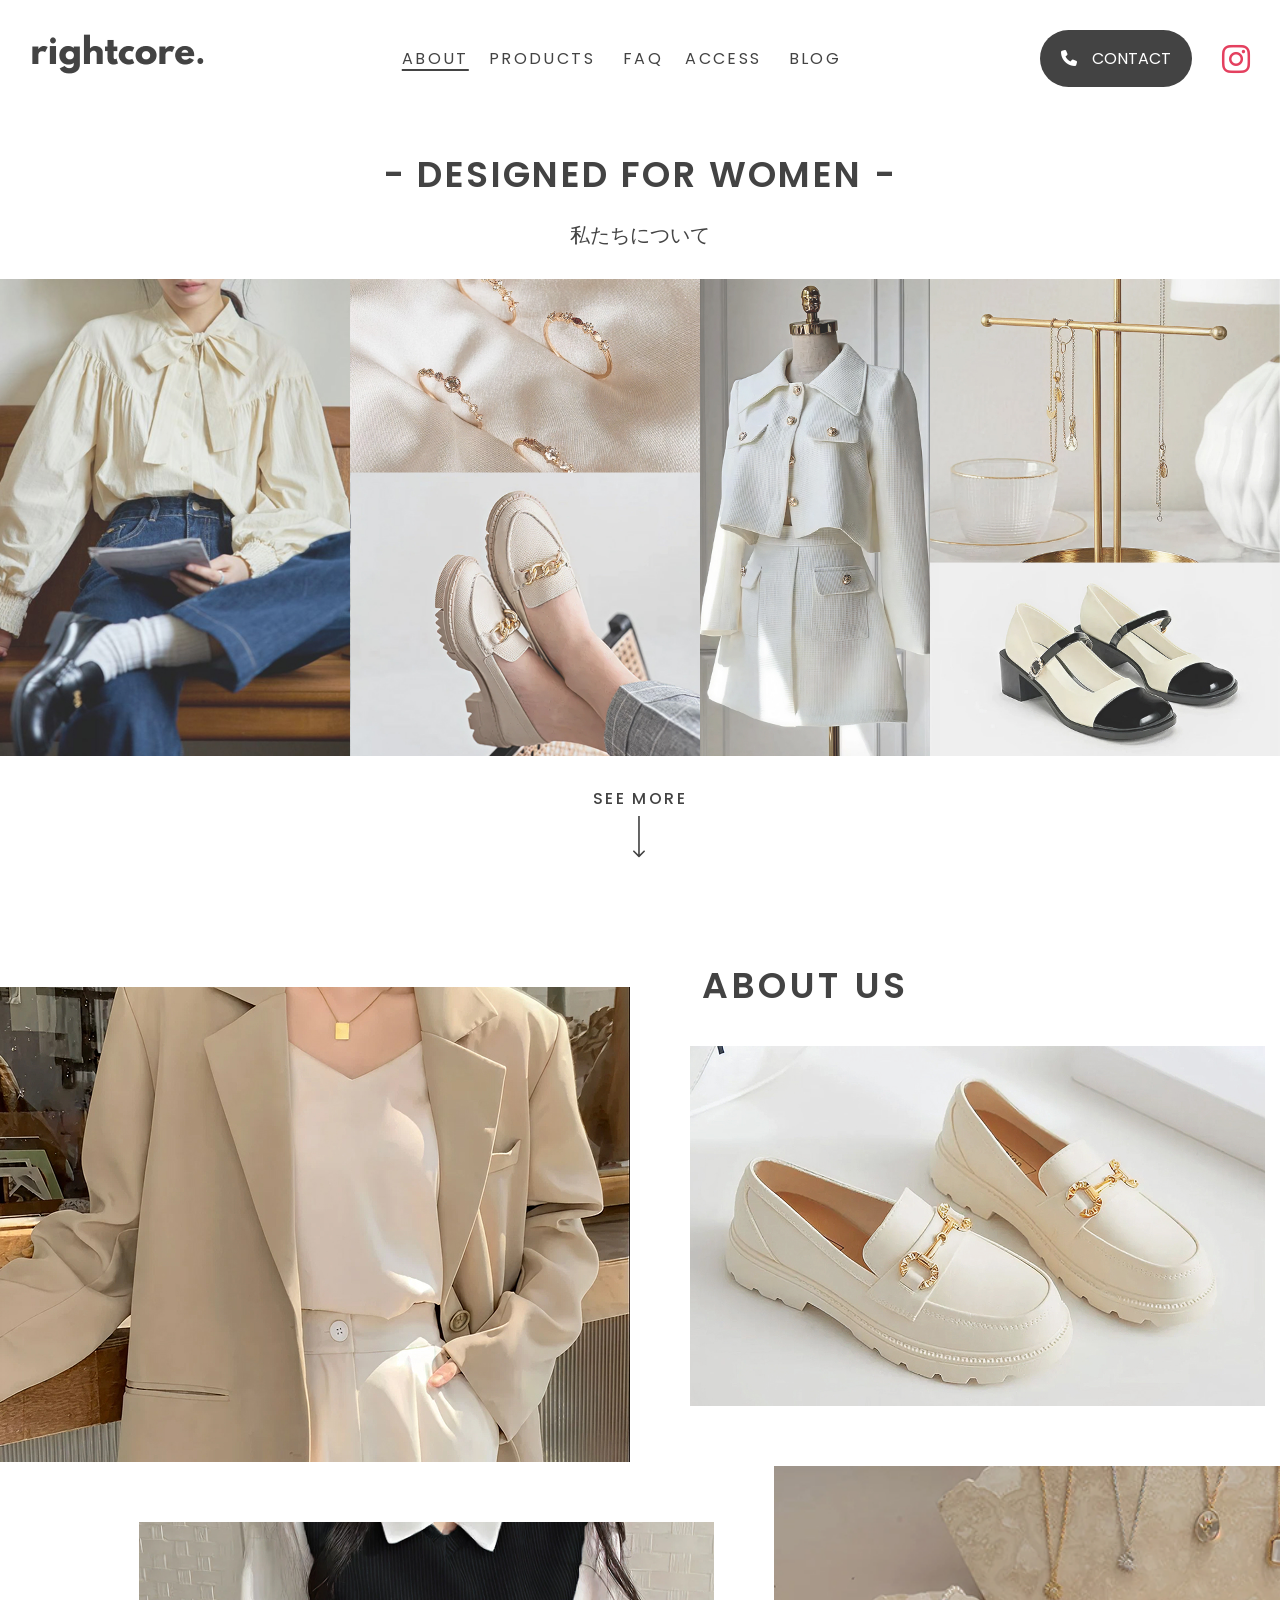
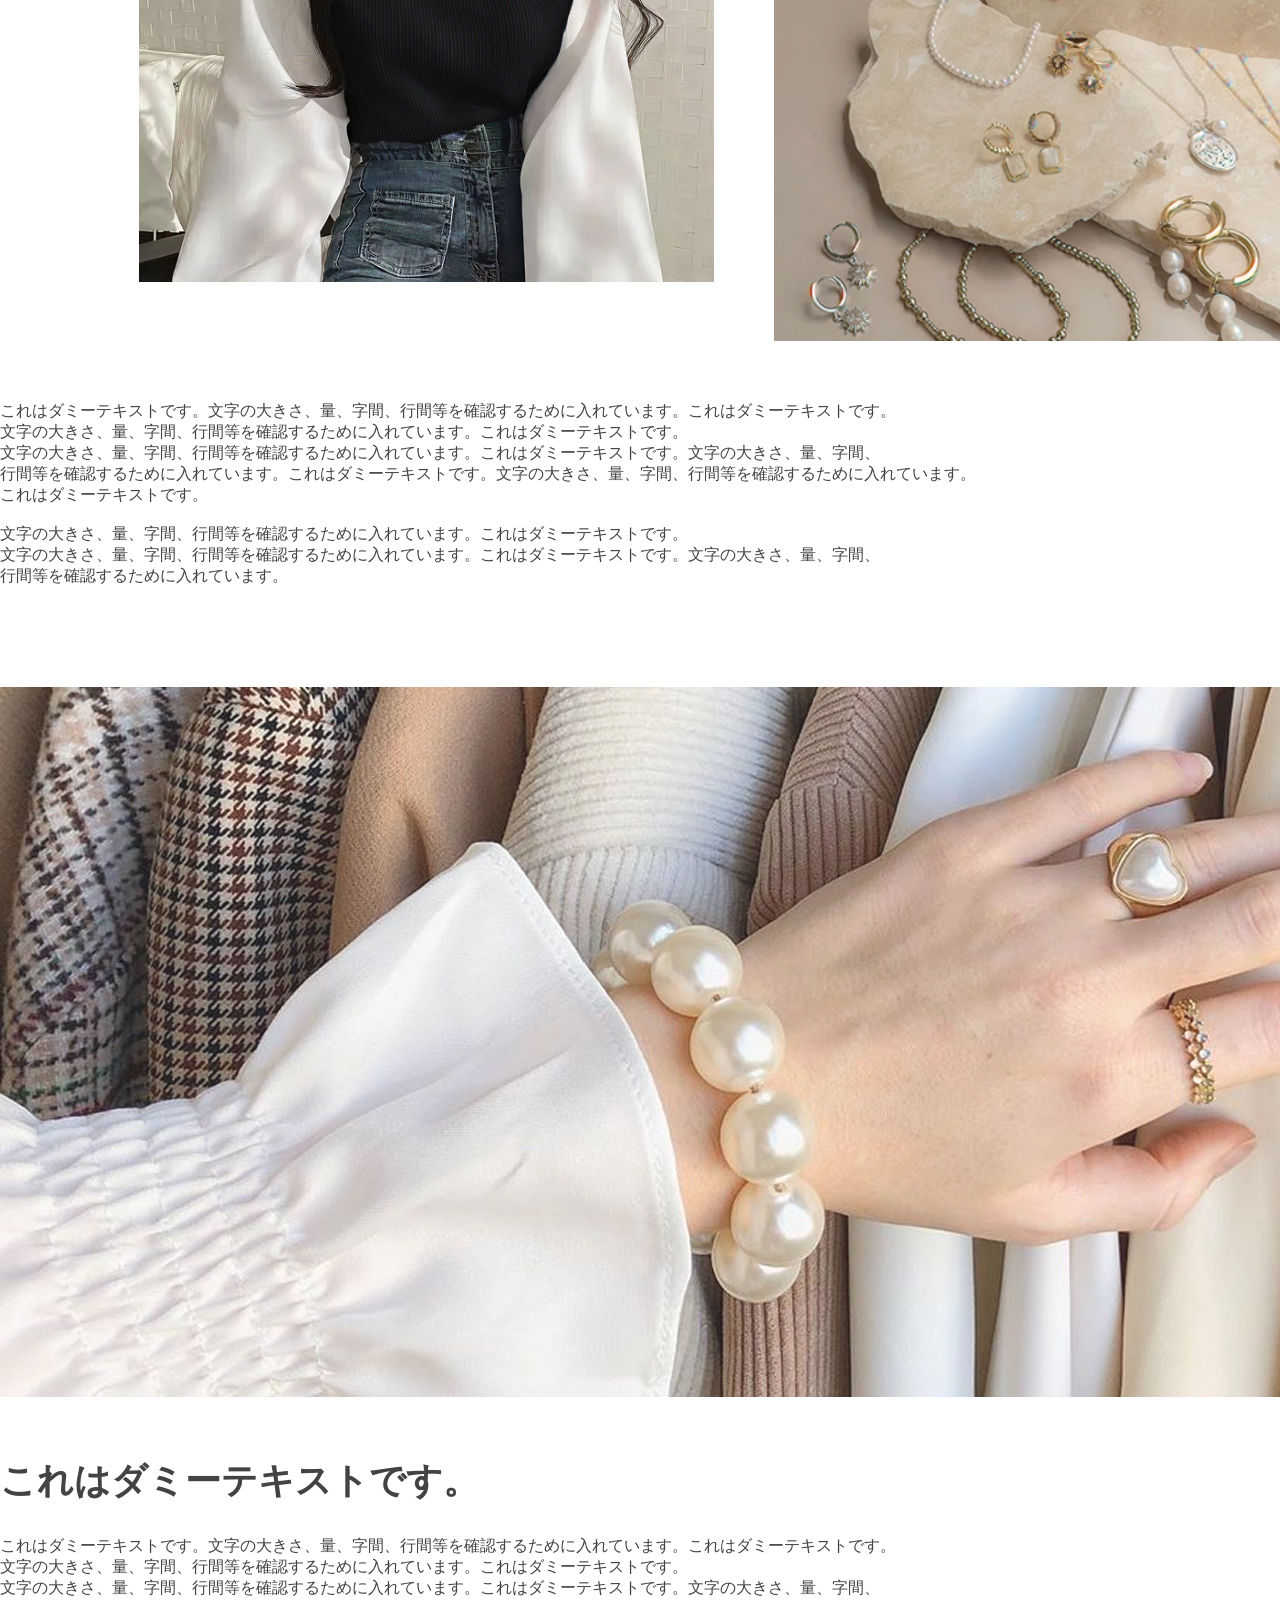
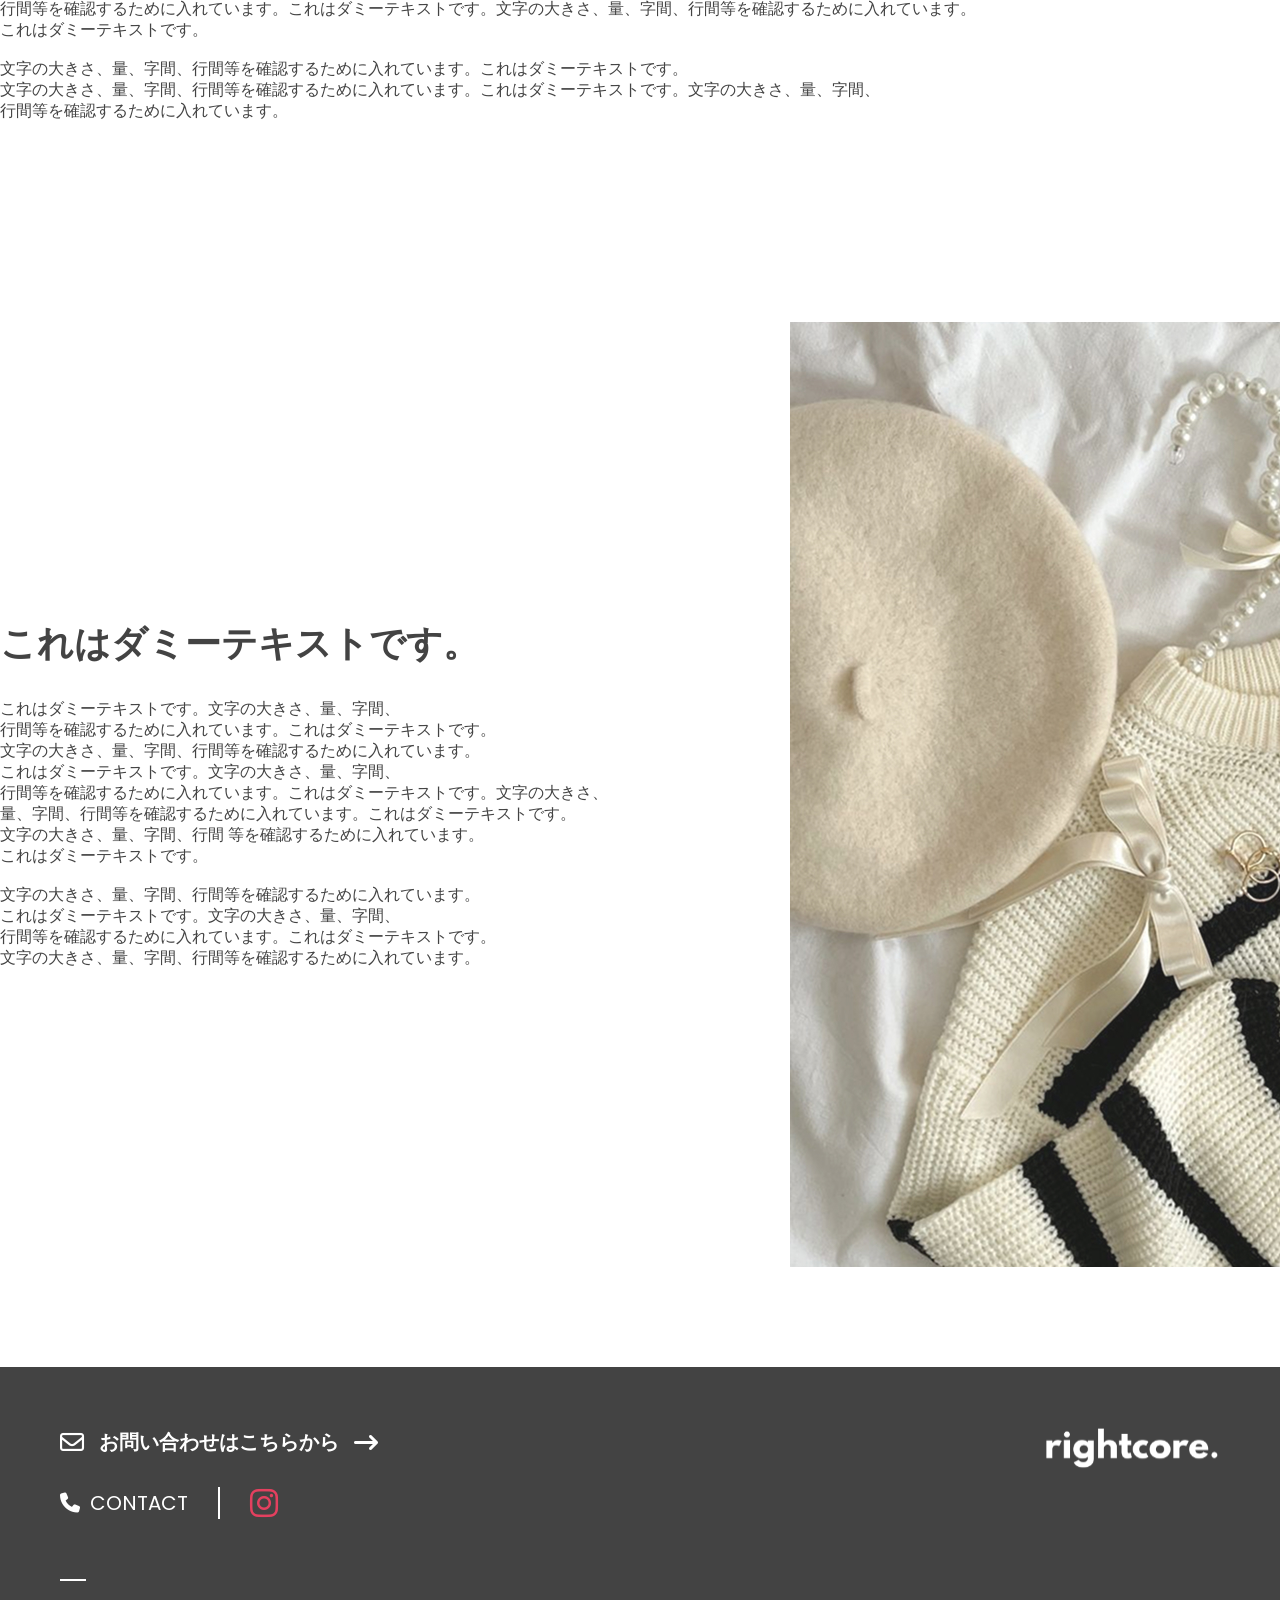
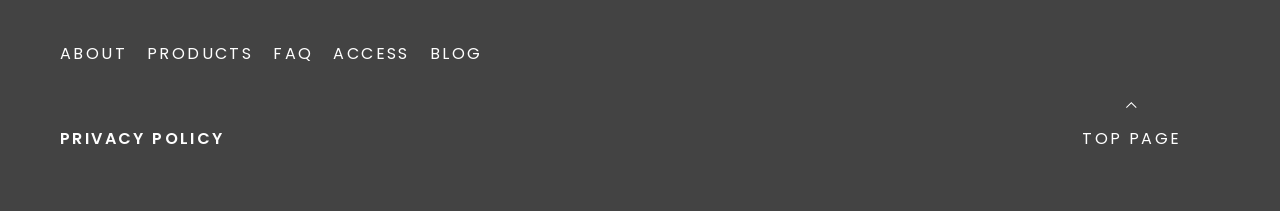
==== about.html @ 255a9a20 "created about page, common css" ====
<!DOCTYPE html>
<html lang="en">
<head>
    <title>Sample Project</title>
    <meta charset="UTF-8">
    <meta name="viewport" content="width=device-width, initial-scale=1.0">
    <link rel="stylesheet" href="about.css">
    <link rel="stylesheet" href="common.css">
    <script src="script.js" defer></script>
    <link rel="preconnect" href="https://fonts.googleapis.com">
    <link rel="preconnect" href="https://fonts.gstatic.com" crossorigin>
    <link href="https://fonts.googleapis.com/css2?family=Poppins:wght@100;200;300;400;500;600;700;800;900&display=swap" rel="stylesheet">
    <link rel="stylesheet" href="https://cdnjs.cloudflare.com/ajax/libs/font-awesome/6.7.2/css/all.min.css">
</head>
<body>
    <header id="top">
        <a href="index.html" class="logo"><img src="img/h-logo.png" alt="Company Logo"></a>
    
        <div class="header-list">
            <ul>
                <li><a href="about.html" class="active">about</a></li>
                <li><a href="" data-text="PRODUCTS">products</a></li>
                <li><a href="" data-text="FAQ">faq</a></li>
                <li><a href="" data-text="ACCESS">access</a></li>
                <li><a href="" data-text="BLOG">blog</a></li>
            </ul>
        </div>

        <div class="contact">
            <div class="contact-btn"><a href=""><i class="fa-solid fa-phone"></i>contact</a></div>
            <div class="ig"><i class="fa-brands fa-instagram"></i></div>
        </div>
    </header>

    <div class="mv">
        <div class="mv-headline-content">
            <div class="mv-headline">- designed for women -</div>
            <div class="mv-subheadline">私たちについて</div>
        </div>
        <div class="mv-img"><img src="img/mv.jpg" alt=""></div>
        <div class="seemore">See More<img src="img/vector/arrow.svg" alt="Arrow"></div>
    </div>

    <section class="sec01">
        <div class="sec01-content">
            <div class="sec01-imgs">
                <h2 class="about-title">ABOUT <span>US</span></h2>

                <img class="sec01-img01" src="img/about/img01.jpg" alt="About Image 1">
                <img class="sec01-img02" src="img/about/img02.jpg" alt="About Image 2">

                <img class="sec01-img03" src="img/about/img03.jpg" alt="Overlay Image 1">
                <img class="sec01-img04" src="img/about/img04.jpg" alt="Overlay Image 2">
            </div>

            <div class="img-text">FOR HER LIFESTYLE</div>
        </div>

        <div class="sec01-text">
            これはダミーテキストです。文字の大きさ、量、字間、行間等を確認するために入れています。これはダミーテキストです。<br>
            文字の大きさ、量、字間、行間等を確認するために入れています。これはダミーテキストです。<br>
            文字の大きさ、量、字間、行間等を確認するために入れています。これはダミーテキストです。文字の大きさ、量、字間、<br>
            行間等を確認するために入れています。これはダミーテキストです。文字の大きさ、量、字間、行間等を確認するために入れています。<br>
            これはダミーテキストです。<br>
            <br>
           文字の大きさ、量、字間、行間等を確認するために入れています。これはダミーテキストです。<br>
            文字の大きさ、量、字間、行間等を確認するために入れています。これはダミーテキストです。文字の大きさ、量、字間、<br>
            行間等を確認するために入れています。
        </div>   
    </section>

    <section class="sec02">
        <img class="sec02-img01" src="img/about/img05.jpg" alt="About Image 1">
        <div class="sec02-text-content">
            <div class="sec02-headline">これはダミーテキストです。</div>
            <div class="sec01-text">
                これはダミーテキストです。文字の大きさ、量、字間、行間等を確認するために入れています。これはダミーテキストです。<br>
                文字の大きさ、量、字間、行間等を確認するために入れています。これはダミーテキストです。<br>
                文字の大きさ、量、字間、行間等を確認するために入れています。これはダミーテキストです。文字の大きさ、量、字間、<br>
                行間等を確認するために入れています。これはダミーテキストです。文字の大きさ、量、字間、行間等を確認するために入れています。<br>
                これはダミーテキストです。<br>
                <br>
                文字の大きさ、量、字間、行間等を確認するために入れています。これはダミーテキストです。<br>
                文字の大きさ、量、字間、行間等を確認するために入れています。これはダミーテキストです。文字の大きさ、量、字間、<br>
                行間等を確認するために入れています。
            </div>
        </div>   
    </section>

    <section class="sec03">
        <div class="sec03-text">
            <div class="sec02-headline">これはダミーテキストです。</div>
            <div class="sec03-text">
                これはダミーテキストです。文字の大きさ、量、字間、<br>
                行間等を確認するために入れています。これはダミーテキストです。<br>
                文字の大きさ、量、字間、行間等を確認するために入れています。<br>
                これはダミーテキストです。文字の大きさ、量、字間、<br>
                行間等を確認するために入れています。これはダミーテキストです。文字の大きさ、<br>
                量、字間、行間等を確認するために入れています。これはダミーテキストです。<br>
                文字の大きさ、量、字間、行間 等を確認するために入れています。<br>
                これはダミーテキストです。<br>
                <br>
                文字の大きさ、量、字間、行間等を確認するために入れています。<br>
                これはダミーテキストです。文字の大きさ、量、字間、<br>
                行間等を確認するために入れています。これはダミーテキストです。<br>
                文字の大きさ、量、字間、行間等を確認するために入れています。<br>
            </div>
        </div>

        <img class="sec02-img01" src="img/about/img06.jpg" alt="About Image 1">
    </section>

        <footer>
        <div class="footer-left-content">
            <div class="footer-contact">
                <div class="footer-contact01"><i class="fa-regular fa-envelope"></i><a href="">お問い合わせはこちらから</a><i class="fa-solid fa-arrow-right-long"></i></div>
                <div class="footer-contact02">
                    <div class="contact02"><i class="fa-solid fa-phone"></i><a href="">contact</a></div>
                    <div class="ig"><i class="fa-brands fa-instagram"></i></div>
                </div>
            </div>
            <div class="footer-line"></div>
            <div class="header-list">
                <ul>
                    <li><a href="">about</a></li>
                    <li><a href="">products</a></li>
                    <li><a href="">faq</a></li>
                    <li><a href="">access</a></li>
                    <li><a href="">blog</a></li>
                </ul>
            </div>
            <div class="privacy"><a href="">privacy policy</a></div>
        </div> 

        <div class="footer-right-content">
            <div class="logo"><img src="img/f-logo.svg" alt=""></div>
            <a href="#top" class="btn-topage">
                <div class="logo"><img src="img/arrow.svg" alt=""></div>
                <p>top page</p>
            </a>
        </div>
    </footer>

</body>
---- about.css ----
body{
    font-family: 'Poppins', sans-serif;
    color: #434343;
    margin: 0 auto;
}



/* ------SEC01------- */

.sec01, .sec02 {
    max-width: 1920px;
    margin: 0 auto;
    width: 1520px;
    font-size: 16px;
    margin-top: 100px;
    display: grid;
    gap: 60px;
}

.sec01-content{
    width: 100%;
    height: 983px; /* Based on the original layout */
    position: relative;
    max-width: 1920px;
    margin: 0 auto;
    font-size: 16px;
}

.about-title {
    position: absolute;
    top: 0;
    left: 702px;

    font-size: 36px;
    font-weight: 600;
    letter-spacing: 3.6px;
    text-transform: uppercase;
    color: #434343;
    text-align: center;
    margin: 0;
}

.sec01-img01 {
    position: absolute;
    top: 29px;
    left: 0;

    width: 630px;
    height: 475px;
    object-fit: cover;
}

.sec01-img02 {
    position: absolute;
    top: 508px;
    left: 774px;

    width: 630px;
    height: 475px;
    object-fit: cover;
}

.sec01-img03 {
    position: absolute;
    top: 88px;
    left: 690px;

    width: 575px;
    height: 360px;
    object-fit: cover;

    /* If you want the white overlay effect */
    opacity: 0.9;
}

.sec01-img04 {
    position: absolute;
    top: 564px;
    left: 139px;

    width: 575px;
    height: 360px;
    object-fit: cover;
}

.img-text {
    position: absolute;
    right: 0;
    bottom: 0;
    writing-mode: vertical-lr;
    text-orientation: mixed;
    transform: rotate(180deg);
    font-size: 36px;
    letter-spacing: 15%;
    color: #C0C0C0;
    font-weight: 700;
}

.sec01-text{
    font-family: Yu Gothic;
    letter-spacing: 20%;
}

/* ------SEC02------- */

.sec02-headline{
    font-size: 36px;
    font-weight: 800;
    font-family: Yu Gothic;
}

.sec02-headline{
    padding-bottom: 30px;
}

/* ------SEC03------- */

.sec03 {
    max-width: 1920px;
    margin: 0 auto;
    width: 1520px;
    font-size: 16px;
    margin-top: 200px;
    display: flex;
    gap: 60px;
    align-items: center;
}

.sec03-text{
    width: 730px;
    font-family: Yu Gothic;
    letter-spacing: 20%;
}
---- common.css ----
/* ------HEADER------- */

header{
    display: flex;
    justify-content: space-between;
    margin: 30px 30px 0px 30px;
    align-items: center;

}

.header-list ul {
    display: flex;
    align-items: center;
    list-style: none;
    padding: 0;
    margin: 0;
    gap: 20px;
    letter-spacing: 2.4px;
    line-height: normal;
    letter-spacing: 2.4px;
    text-transform: uppercase;
}

.header-list a {
    position: relative;
    text-decoration: none;
    color: inherit;
    transition: font-weight 0.3s ease;
}

.header-list a::after {
    content: attr(data-text);
    font-weight: 900;
    display: block;
    height: 0;
    overflow: hidden;
    visibility: hidden;
}

.header-list a:hover {
    font-weight: 900;
}

.header-list li {
    margin: 0;
}

.header-list a, .contact a, .btn a {
    color: inherit;
    text-decoration: none;
}

.header-list ul li a:hover,
.header-list ul li a.active {
    text-decoration: underline;
    text-underline-offset: 5px; /* Distance from the text */
    text-decoration-thickness: 2px; /* Thickness of the underline */
}

.contact{
    display: flex;
    align-items: center;
    gap: 30px;
}

.contact-btn{
    text-transform: uppercase;
    background-color: #434343;
    padding: 15px 20px 15px 20px;
    color: #ffffff;
    border-radius: 50px;
    border: 1px solid transparent;
    transition: all 0.5s ease;
}

.contact-btn:hover{
    background-color: #ffffff;
    color: #434343;
    border: 1px solid #434343;
}

.contact .fa-phone{
    padding-right: 15px;
}

.ig {
    display: flex;
    justify-content: center;
    align-items: center;
    font-size: 32px;
    color: #E4405F; /* Instagram pink */
}

/* ------MV------- */

.mv{
    display: flex;
    flex-direction: column;
    align-items: center;
    gap: 30px;
    align-self: stretch;
    margin-top: 60px;
}

.mv-headline{
    letter-spacing: 2.4px;
    text-transform: uppercase;
    font-size: 36px;
    font-weight: 600;
}

.mv-headline-content{
    text-align: center;
}

.mv-subheadline{
    padding-top: 20px;
    font-size: 20px;
    font-weight: 500;
    font-family: Yu Gothic;
}

.mv img{
    width: 100%;
    height: auto;
    display: block;
}

.seemore{
    display: flex;
    flex-direction: column;
    align-items: center;
    gap: 5px;
    text-transform: uppercase;
    font: 16px;
    letter-spacing: 2.4px;
    font-weight: 500;
}

.seemore img{
    width: 13px;
}

/* ------FOOTER------- */
footer{
    background-color: #434343;
    color: #ffffff;
    padding: 60px;
    margin-top: 100px;
    display: flex;
    justify-content: space-between;
}

.footer-contact{
    display: grid;
    gap: 30px;
}

.footer-contact01 {
    display: flex;
    align-items: center;
    gap: 15px;
}

.footer-contact01 a {
    color: inherit;
    text-decoration: none;
    font-size: 20px;
    font-weight: 800;
    display: flex;
    align-items: center;
    gap: 10px; /* Space between phone icon and text */
}

.footer-contact01 .fa-envelope,
.footer-contact01 .fa-arrow-right-long {
    font-size: 24px;
}

.footer-contact02{
   display: flex; 
   gap: 30px;
}

.contact02{
    color: inherit;
    text-decoration: none;
    font-size: 20px;
    font-weight: 400;
    display: flex;
    align-items: center;
    text-transform: uppercase;
    letter-spacing: 15%;
    gap: 10px;
    padding-right: 30px;
    border-right: 2px solid #fff;
}

.contact02 a{ 
    color: inherit;
    text-decoration: none;
}

.footer-line {
    width: 26px;      /* Adjust length */
    height: 2px;      /* Thickness */
    background: #fff;
}

.footer-left-content{
    display: grid;
    gap: 60px;
}

.privacy{
    text-transform: uppercase;
}

.privacy a{
    color: inherit;
    text-decoration: none;
    font-weight: 600;
    letter-spacing: 2.4px;
}

.footer-right-content {
    display: flex;
    flex-direction: column;
    align-items: center;
}

.btn-topage {
    margin-top: auto;
    display: flex;
    flex-direction: column;
    align-items: center;
    gap: 10px;
    text-decoration: none; /* Move it here */
    color: inherit;
}

.btn-topage p{
    margin: 0;
    text-transform: uppercase;
    letter-spacing: 2.4px;
    text-decoration: none;
    color: inherit;
}

.btn-topage p:hover{
    font-weight: 800;
    transition: font-weight 0.3s ease;
}
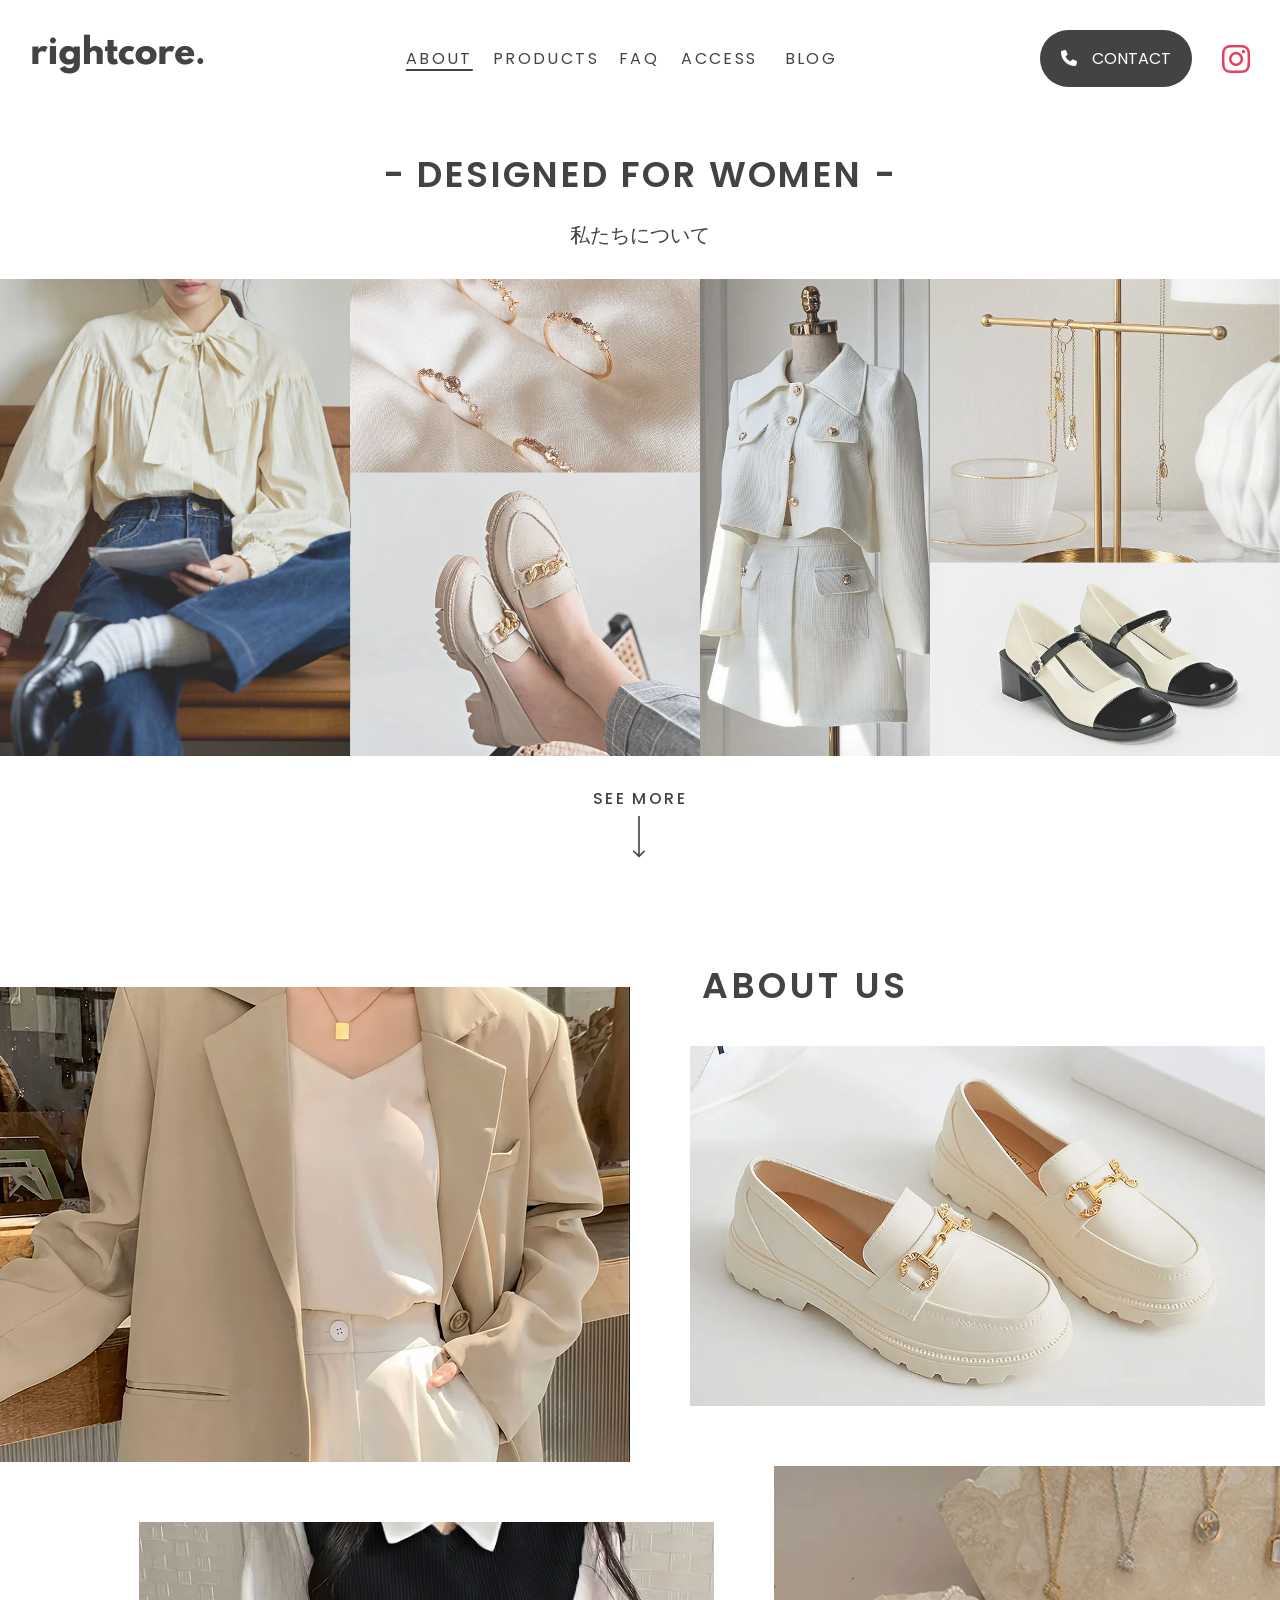
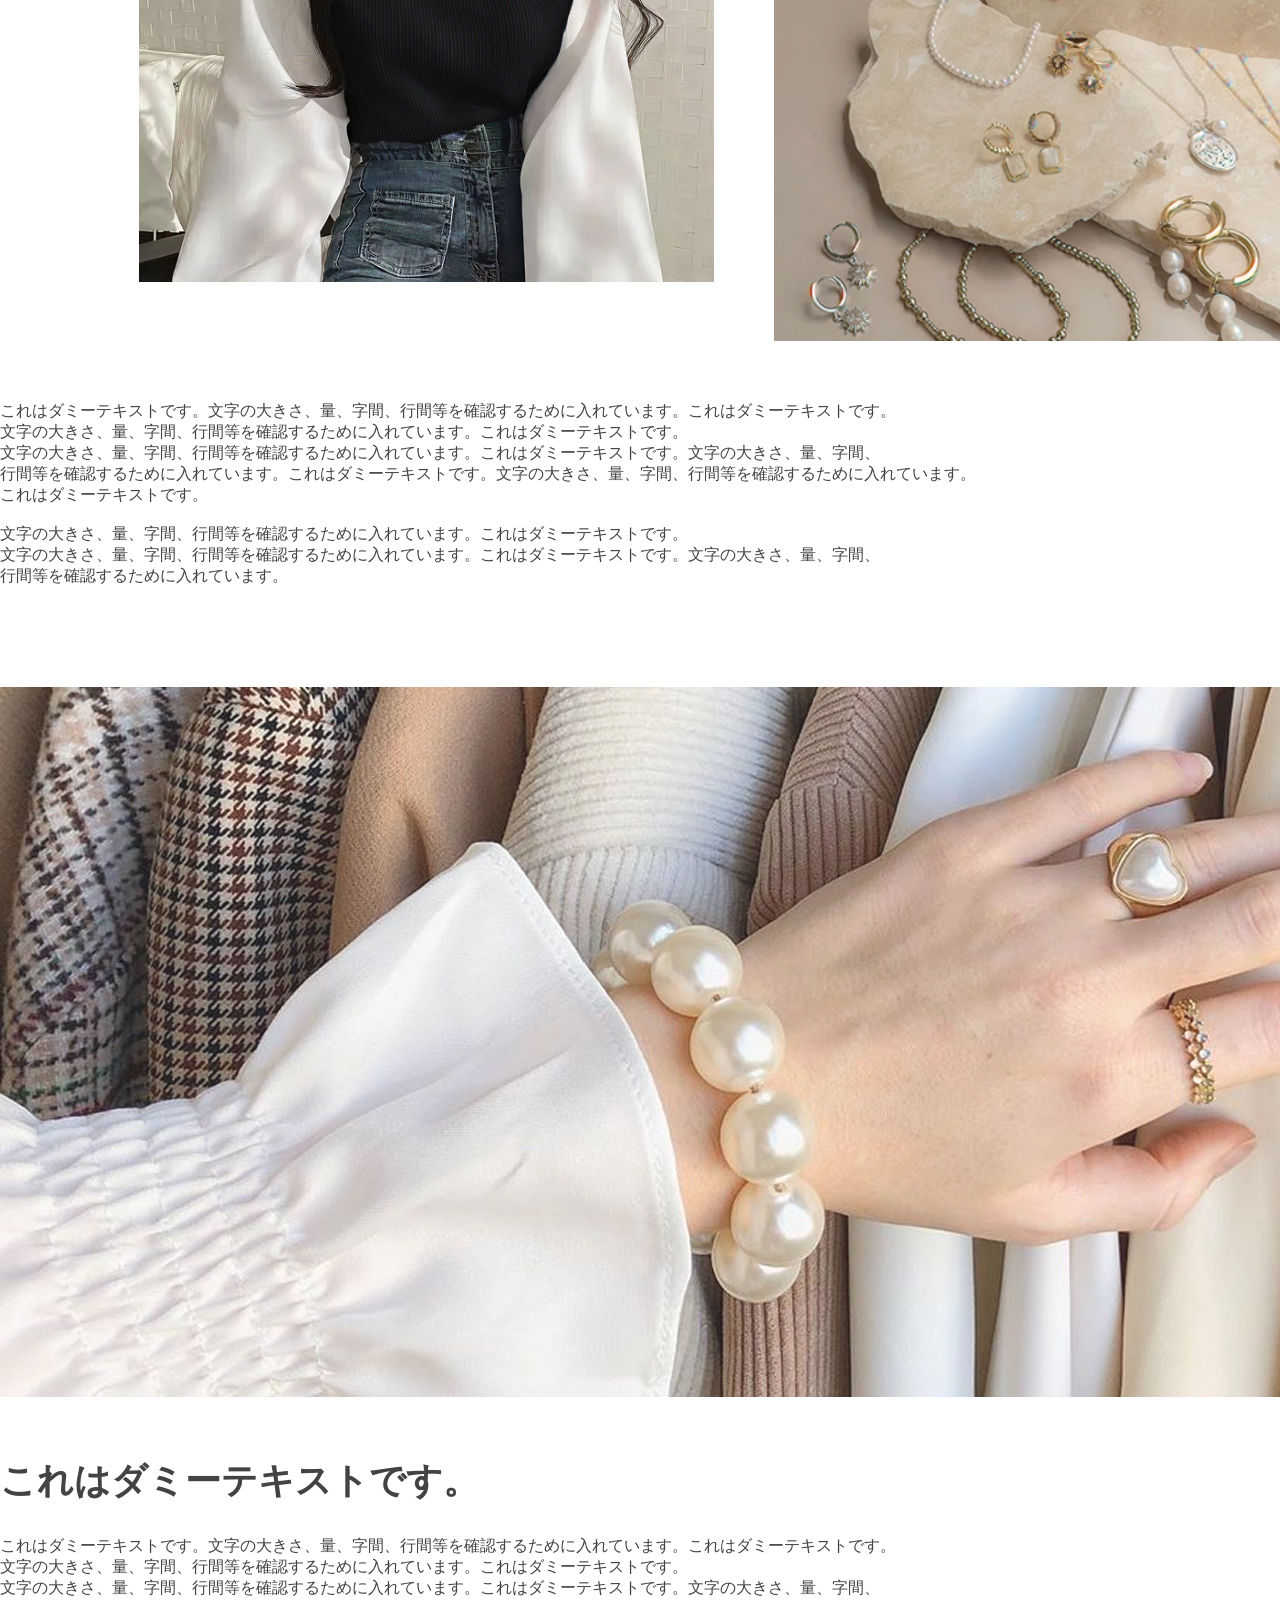
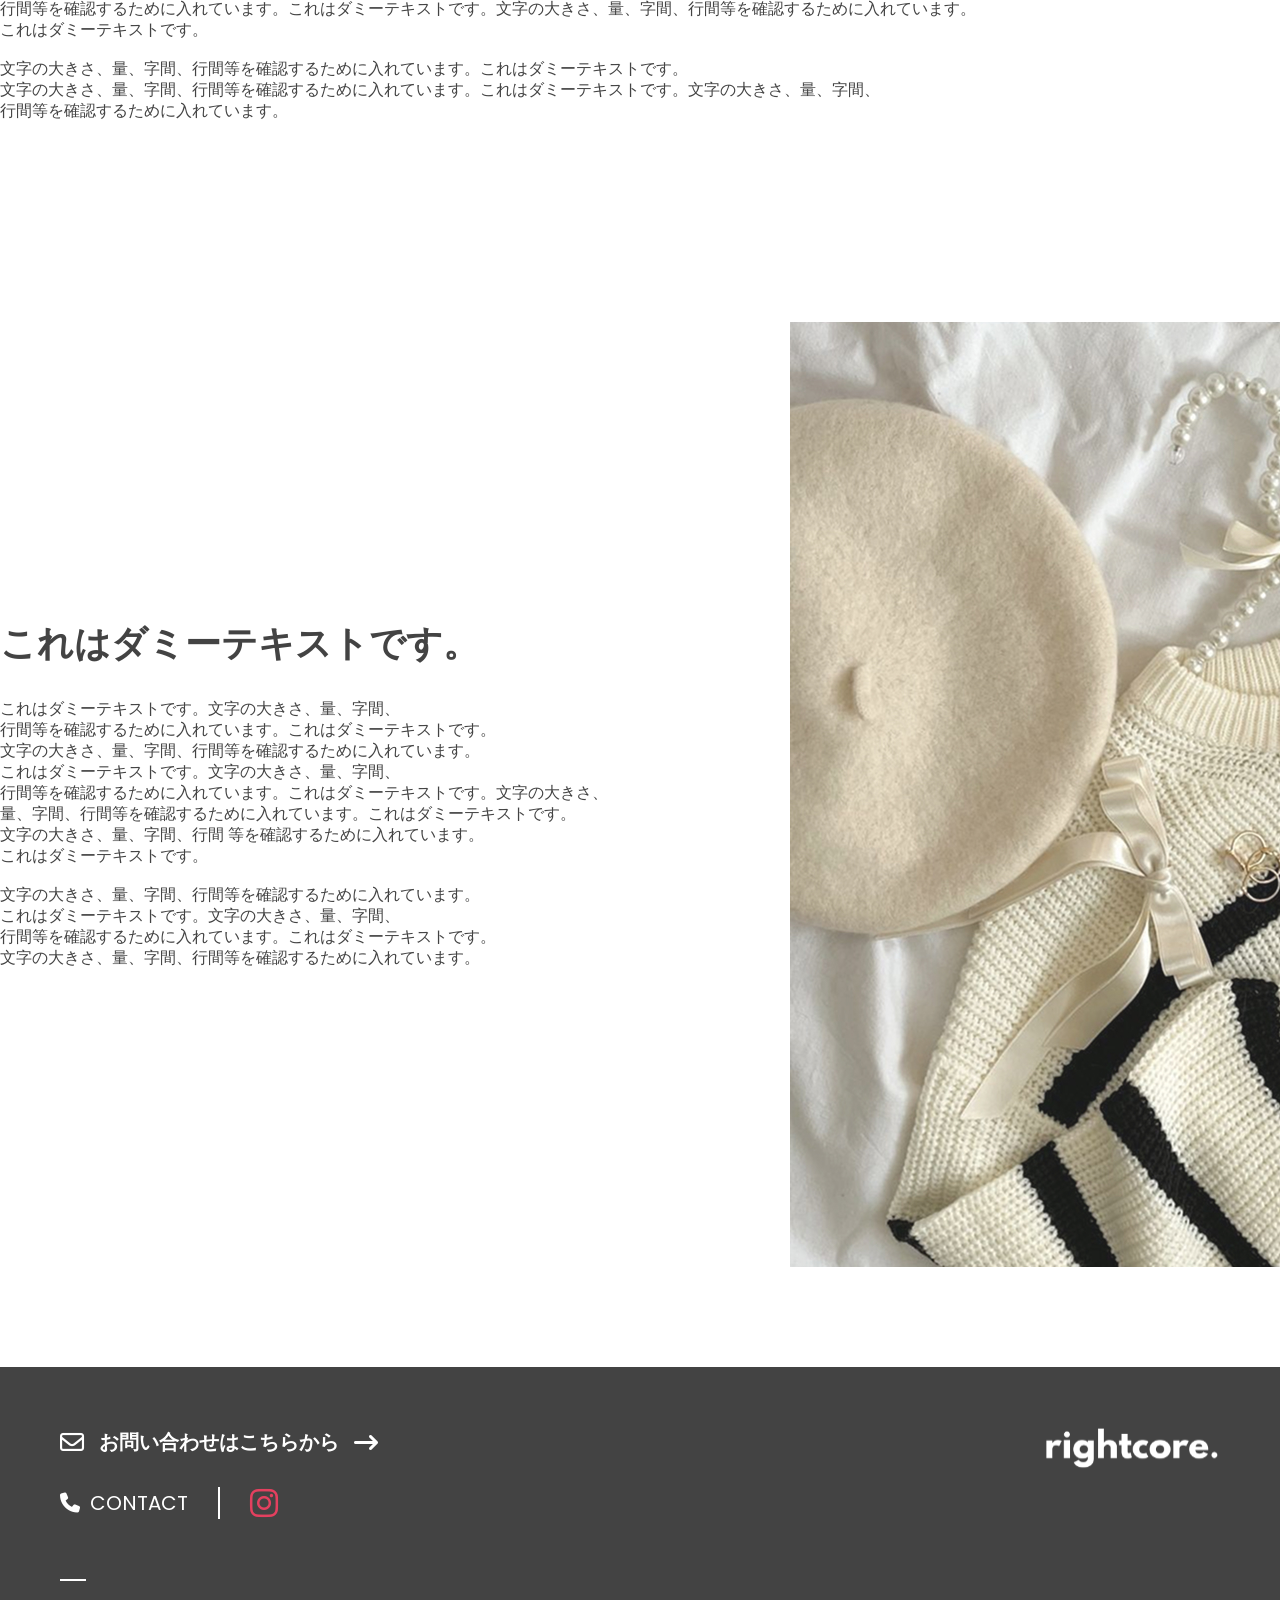
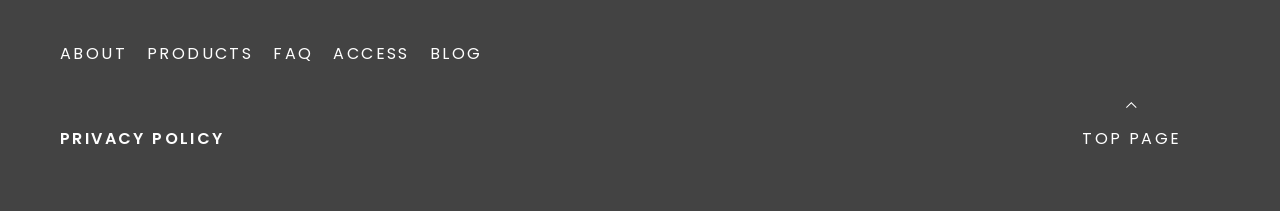
==== commit 7680474d: "created product page" ====
--- a/about.html
+++ b/about.html
@@ -19,7 +19,7 @@
         <div class="header-list">
             <ul>
                 <li><a href="about.html" class="active">about</a></li>
-                <li><a href="" data-text="PRODUCTS">products</a></li>
+                <li><a href="product.html">products</a></li>
                 <li><a href="" data-text="FAQ">faq</a></li>
                 <li><a href="" data-text="ACCESS">access</a></li>
                 <li><a href="" data-text="BLOG">blog</a></li>
--- a/about.css
+++ b/about.css
@@ -3,7 +3,6 @@
     color: #434343;
     margin: 0 auto;
 }
-
 
 
 /* ------SEC01------- */
